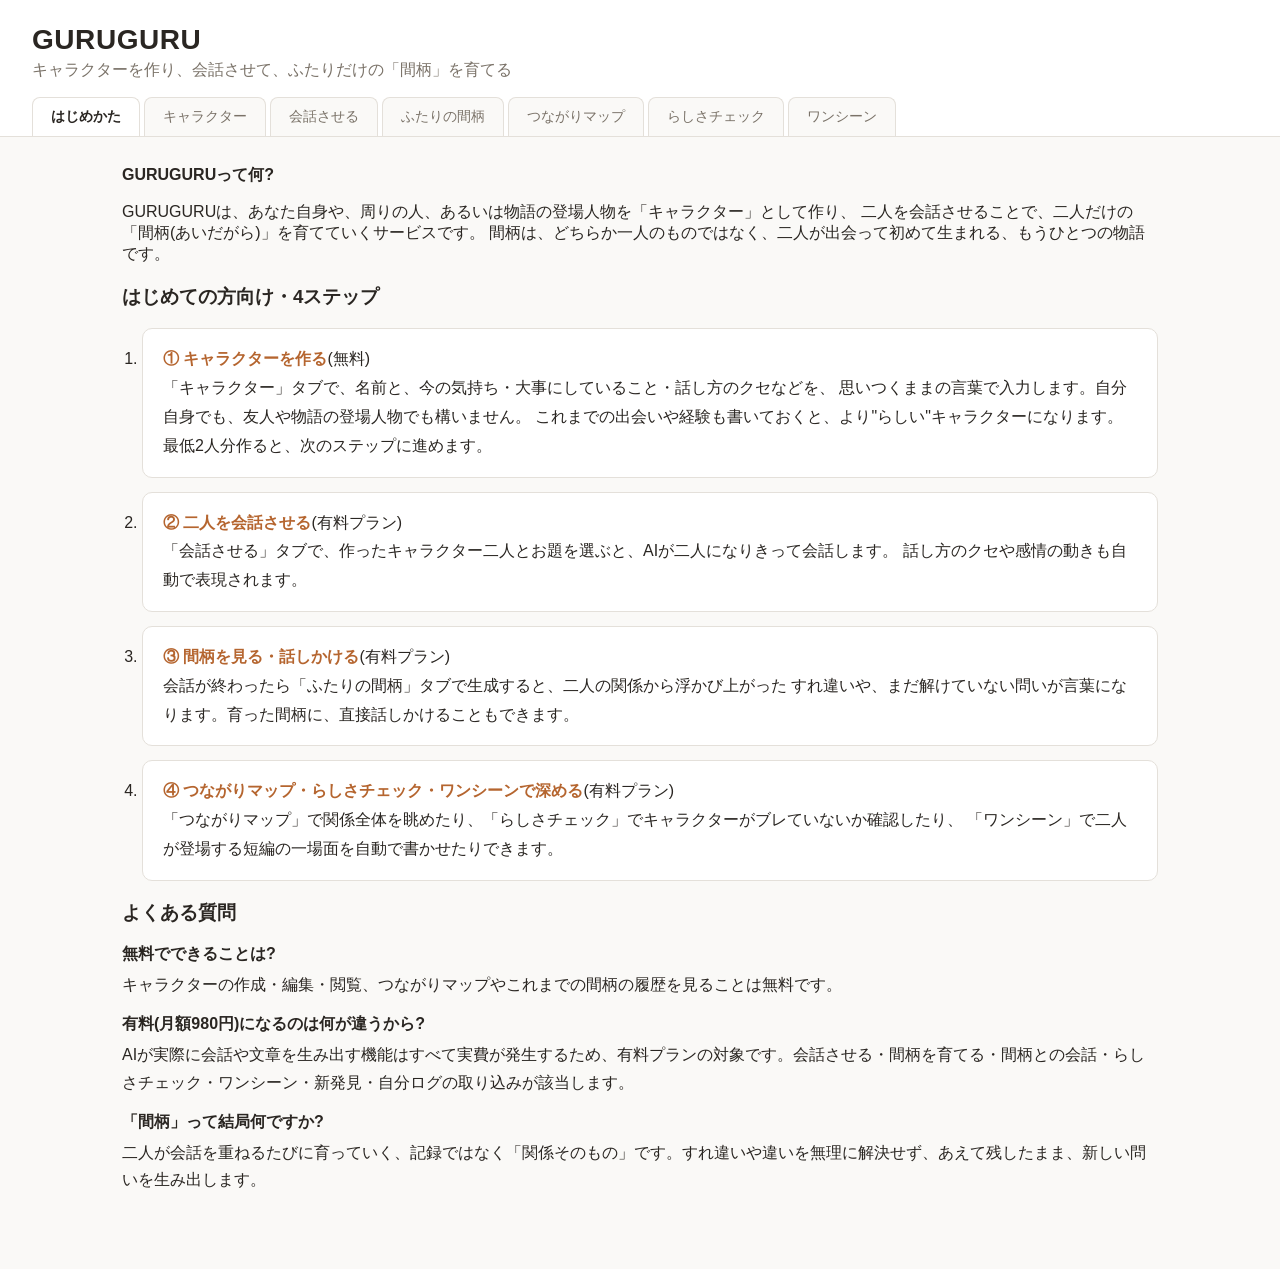
==== public/index.html @ 8994f116 "UIの専門用語を平易な日本語に刷新し、出会い・経験に「誰と」「影響度」を追加 Console/Belief/Bias/個性C/縁の地図などの研究寄りの用語を、キャラクター/ 会話させる/ふたりの間柄/" ====
<!doctype html>
<html lang="ja">
<head>
<meta charset="UTF-8" />
<meta name="viewport" content="width=device-width, initial-scale=1.0" />
<title>GURUGURU - キャラクターを作って、会話させる</title>
<link rel="stylesheet" href="css/style.css" />
</head>
<body>
<header>
  <h1>GURUGURU</h1>
  <p class="subtitle">キャラクターを作り、会話させて、ふたりだけの「間柄」を育てる</p>
  <nav>
    <button data-tab="guide" class="tab-btn active">はじめかた</button>
    <button data-tab="profiles" class="tab-btn">キャラクター</button>
    <button data-tab="dialogue" class="tab-btn">会話させる</button>
    <button data-tab="individuality-c" class="tab-btn">ふたりの間柄</button>
    <button data-tab="enishi-map" class="tab-btn">つながりマップ</button>
    <button data-tab="reaction-test" class="tab-btn">らしさチェック</button>
    <button data-tab="scene-studio" class="tab-btn">ワンシーン</button>
  </nav>
  <div id="billing-badge" class="billing-badge" style="display:none"></div>
</header>

<div id="paywall-overlay" class="paywall-overlay" style="display:none">
  <div class="paywall-card">
    <div id="paywall-plan-view">
      <h2>GURUGURU Standard(月額980円)</h2>
      <p>会話させる・間柄を育てる・ワンシーンを書く・らしさチェックなど、AIが実際に動く機能は有料プランでご利用いただけます。キャラクター作り・編集・閲覧はずっと無料です。ひと月にAIとのやり取り50回分が含まれます。</p>
      <button type="button" id="paywall-subscribe-btn">¥980/月ではじめる</button>
      <div class="paywall-divider">すでに登録済みの方</div>
      <div class="paywall-redeem">
        <input type="text" id="paywall-code-input" placeholder="合言葉(GURUGURU-XXXX-XXXX)" />
        <button type="button" id="paywall-redeem-btn" class="secondary">合言葉を入力</button>
      </div>
    </div>
    <div id="paywall-usage-view" style="display:none">
      <h2>今月のやり取り上限(50回)に達しました</h2>
      <p>来月まで待つか、追加分(¥500で30回)を購入するとすぐに再開できます。</p>
      <button type="button" id="paywall-topup-btn">¥500で30回分を追加購入</button>
    </div>
    <div id="paywall-status" class="hint"></div>
    <button type="button" id="paywall-close-btn" class="paywall-close">閉じる</button>
  </div>
</div>

<main>
  <!-- はじめかた -->
  <section id="tab-guide" class="tab-panel active">
    <h2>GURUGURUって何?</h2>
    <p>
      GURUGURUは、あなた自身や、周りの人、あるいは物語の登場人物を「キャラクター」として作り、
      二人を会話させることで、二人だけの「間柄(あいだがら)」を育てていくサービスです。
      間柄は、どちらか一人のものではなく、二人が出会って初めて生まれる、もうひとつの物語です。
    </p>

    <h3>はじめての方向け・4ステップ</h3>
    <ol class="guide-steps">
      <li>
        <strong>① キャラクターを作る</strong>(無料)<br />
        「キャラクター」タブで、名前と、今の気持ち・大事にしていること・話し方のクセなどを、
        思いつくままの言葉で入力します。自分自身でも、友人や物語の登場人物でも構いません。
        これまでの出会いや経験も書いておくと、より"らしい"キャラクターになります。
        最低2人分作ると、次のステップに進めます。
      </li>
      <li>
        <strong>② 二人を会話させる</strong>(有料プラン)<br />
        「会話させる」タブで、作ったキャラクター二人とお題を選ぶと、AIが二人になりきって会話します。
        話し方のクセや感情の動きも自動で表現されます。
      </li>
      <li>
        <strong>③ 間柄を見る・話しかける</strong>(有料プラン)<br />
        会話が終わったら「ふたりの間柄」タブで生成すると、二人の関係から浮かび上がった
        すれ違いや、まだ解けていない問いが言葉になります。育った間柄に、直接話しかけることもできます。
      </li>
      <li>
        <strong>④ つながりマップ・らしさチェック・ワンシーンで深める</strong>(有料プラン)<br />
        「つながりマップ」で関係全体を眺めたり、「らしさチェック」でキャラクターがブレていないか確認したり、
        「ワンシーン」で二人が登場する短編の一場面を自動で書かせたりできます。
      </li>
    </ol>

    <h3>よくある質問</h3>
    <dl class="guide-faq">
      <dt>無料でできることは?</dt>
      <dd>キャラクターの作成・編集・閲覧、つながりマップやこれまでの間柄の履歴を見ることは無料です。</dd>
      <dt>有料(月額980円)になるのは何が違うから?</dt>
      <dd>AIが実際に会話や文章を生み出す機能はすべて実費が発生するため、有料プランの対象です。会話させる・間柄を育てる・間柄との会話・らしさチェック・ワンシーン・新発見・自分ログの取り込みが該当します。</dd>
      <dt>「間柄」って結局何ですか?</dt>
      <dd>二人が会話を重ねるたびに育っていく、記録ではなく「関係そのもの」です。すれ違いや違いを無理に解決せず、あえて残したまま、新しい問いを生み出します。</dd>
    </dl>
  </section>

  <!-- キャラクター -->
  <section id="tab-profiles" class="tab-panel">
    <div class="panel-grid">
      <div class="panel-list">
        <h2>登録済みのキャラクター</h2>
        <ul id="personality-list"></ul>
        <button id="new-personality-btn">+ 新しいキャラクターを作る</button>
      </div>
      <div class="panel-form">
        <h2 id="personality-form-title">新しいキャラクター</h2>
        <form id="personality-form">
          <input type="hidden" id="personality-id" />
          <label>名前<input type="text" id="p-name" required /></label>
          <label>今の気持ち・迷い(今どう感じ、迷い、判断しているか)
            <textarea id="p-console" rows="2" placeholder="例: 新しいことに安心し、伝わらないと焦って説明しすぎる"></textarea>
          </label>
          <label>大事にしていること(何を信じ、何を守ろうとするか)
            <textarea id="p-belief" rows="2" placeholder="例: 完璧さより、正直であることの方が大事だと思っている"></textarea>
          </label>
          <label>感情のクセ(感情が判断をどう変えるか)
            <textarea id="p-emotion" rows="2" placeholder="例: 共感されると話が加速し、否定されると急に慎重になる"></textarea>
          </label>
          <label>考え方のクセ(本人固有の偏り・判断のクセ)
            <textarea id="p-bias" rows="2" placeholder="例: 具体例より先に、抽象的な話から入りがち"></textarea>
          </label>

          <div class="field-group-heading">その人らしさが、言葉ににじみ出るように</div>
          <label>話し方のクセ(口癖・間の取り方)
            <textarea id="p-voice-rhythm" rows="2" placeholder="例: 短文で言い切る。困ると語尾を伸ばす。「別に」が口癖。"></textarea>
          </label>
          <label>本音を隠すときの様子(図星を突かれたときの反応)
            <textarea id="p-deflection" rows="2" placeholder="例: 傷つくと早口になって笑う。動揺すると急に手を動かして片付け始める。"></textarea>
          </label>
          <label>思い出の品・匂い・場所(感情と結びついた具体物)
            <textarea id="p-sensory-anchor" rows="2" placeholder="例: 生乾きの洗濯物の匂い。雨上がりの匂い。特定の音楽。"></textarea>
          </label>

          <div class="memory-section">
            <label>これまでの出会いと経験</label>
            <p class="hint">
              人は、誰と出会い、何を経験し、それにどれくらい影響を受けてきたかで、少しずつ形づくられます。
              これから会話で育てる分だけでなく、キャラクターを作る今の時点で「すでに持っている過去」も書いておきましょう。
            </p>
            <div id="memory-list"></div>
            <button type="button" id="add-memory-btn">+ 出会い・経験を追加</button>
          </div>

          <div class="form-actions">
            <button type="submit">保存</button>
            <button type="button" id="delete-personality-btn" class="danger">削除</button>
          </div>
        </form>

        <div id="import-log-section" class="import-log-section" style="display:none">
          <h2>自分の記録を取り込む(育ち続ける分身)</h2>
          <p class="hint">
            日記・SNS投稿・チャットのやり取りなどを貼り付けると、新しい経験として取り込まれます。
            外部アカウントとの自動連携は行っていません(理由は下記)。テキストを貼り付ける方式です。
          </p>
          <textarea id="import-log-text" rows="4" placeholder="最近の発言・日記・投稿などを貼り付けてください"></textarea>
          <button type="button" id="import-log-btn">取り込む</button>
          <div id="import-log-result"></div>
        </div>

        <div id="reflect-section" class="import-log-section" style="display:none">
          <h2>新発見(会話を通じて見つかる、自分でも知らなかった自分)</h2>
          <p class="hint">
            複数の相手との会話をまとめて振り返り、「思っていた自分」と「実際の振る舞い」のズレを言葉にします。
            今の気持ちは自動で更新されます。大事にしていること・考え方のクセは提案どまりで、
            下のボタンを押した場合だけ反映されます。
          </p>
          <button type="button" id="reflect-btn">会話をふりかえる</button>
          <div id="reflect-status" class="hint"></div>
          <div id="self-discovery-timeline" class="c-timeline"></div>
        </div>
      </div>
    </div>
  </section>

  <!-- 会話させる -->
  <section id="tab-dialogue" class="tab-panel">
    <h2>二人を会話させる</h2>
    <form id="dialogue-form" class="dialogue-form">
      <label>ひとり目<select id="d-personality-a"></select></label>
      <label>もうひとり<select id="d-personality-b"></select></label>
      <label>お題<input type="text" id="d-topic" placeholder="例: 締め切りに遅れそうなとき、どうする?" required /></label>
      <label>やり取りの回数<input type="number" id="d-turns" min="1" max="8" value="4" /></label>
      <button type="submit">会話をはじめる</button>
    </form>
    <div id="dialogue-status"></div>
    <div id="dialogue-transcript" class="transcript"></div>
    <button id="generate-c-btn" style="display:none">この会話から「間柄」を育てる</button>
  </section>

  <!-- ふたりの間柄 -->
  <section id="tab-individuality-c" class="tab-panel">
    <h2>ふたりの間柄</h2>
    <p class="hint">間柄は、AにもBにも還元できない、二人の"あいだ"だけに育つ物語です。会話を重ねるほど育っていきます。</p>
    <form id="c-select-form" class="dialogue-form">
      <label>ひとり目<select id="c-personality-a"></select></label>
      <label>もうひとり<select id="c-personality-b"></select></label>
      <button type="submit">これまでの間柄を見る</button>
    </form>
    <div id="c-timeline" class="c-timeline"></div>

    <div id="c-chat-section" class="c-chat-section" style="display:none">
      <h2>この間柄に話しかけてみる</h2>
      <p class="hint">
        間柄は、どちらか一人の意見にはなりません。あえて結論を出しきらず、
        二人の視点のあいだで揺れながら答えます。
      </p>
      <div id="c-chat-log" class="c-chat-log"></div>
      <form id="c-chat-form" class="c-chat-form">
        <input type="text" id="c-chat-input" placeholder="この間柄に話しかける..." autocomplete="off" />
        <button type="submit">送信</button>
      </form>
    </div>
  </section>

  <!-- つながりマップ -->
  <section id="tab-enishi-map" class="tab-panel">
    <h2>つながりマップ</h2>
    <p class="hint">
      中心にするキャラクターを選ぶと、これまで会話した相手(実線)と、
      過去の出会い・経験から影響を受けた人や物(点線・濃さが影響の大きさ)が見られます。
      ノードや線をクリックすると詳しい中身が見られます。
    </p>
    <div class="enishi-toolbar">
      <label>中心にするキャラクター<select id="map-center-select"></select></label>
    </div>
    <div class="enishi-layout">
      <svg id="enishi-svg" viewBox="0 0 640 640"></svg>
      <div id="enishi-detail" class="enishi-detail">
        <p class="hint">ノードまたは線をクリックすると、ここに詳しい中身が表示されます。</p>
      </div>
    </div>
  </section>

  <!-- らしさチェック -->
  <section id="tab-reaction-test" class="tab-panel">
    <h2>らしさチェック</h2>
    <p class="hint">定番の質問をこのキャラクターにぶつけて、作った通りの"らしさ"でブレずに答えられるかを確認します。</p>
    <form id="reaction-test-form" class="dialogue-form">
      <label>チェックするキャラクター<select id="rt-personality"></select></label>
      <button type="submit">チェックする</button>
    </form>
    <div id="reaction-test-status" class="hint"></div>
    <div id="reaction-test-results" class="rt-results"></div>
  </section>

  <!-- ワンシーン -->
  <section id="tab-scene-studio" class="tab-panel">
    <h2>ワンシーン(短編の一場面を自動で書く)</h2>
    <p class="hint">
      二人のキャラクター・関係・(あれば)過去の会話ログを素材に、地の文つきの短編の一場面を自動で書きます。
      セリフだけでなく、話し方のクセや思い出の品も、情景描写ににじみ出ます。
    </p>
    <form id="scene-form" class="dialogue-form">
      <label>ひとり目<select id="scene-personality-a"></select></label>
      <label>もうひとり<select id="scene-personality-b"></select></label>
      <label>場面の状況<input type="text" id="scene-situation" placeholder="例: 雨宿りで偶然二人きりになった" /></label>
      <button type="submit">ワンシーンを書く</button>
    </form>
    <div id="scene-status" class="hint"></div>
    <div id="scene-output" class="scene-output"></div>

    <h3 class="scene-history-heading">これまでに書いたシーン</h3>
    <div id="scene-history" class="scene-history"></div>
  </section>
</main>

<script src="js/app.js"></script>
</body>
</html>
---- public/css/style.css ----
:root {
  --bg: #faf9f7;
  --panel: #ffffff;
  --border: #e4e0da;
  --text: #2a2622;
  --muted: #7a7268;
  --accent: #b5652f;
  --accent-soft: #f2e3d5;
  --danger: #b3423a;
}

* { box-sizing: border-box; }

body {
  margin: 0;
  font-family: -apple-system, BlinkMacSystemFont, "Hiragino Sans", "Yu Gothic", sans-serif;
  background: var(--bg);
  color: var(--text);
}

header {
  padding: 24px 32px 0;
  border-bottom: 1px solid var(--border);
  background: var(--panel);
}

header h1 { margin: 0; font-size: 28px; letter-spacing: 0.02em; }
.subtitle { color: var(--muted); margin: 4px 0 16px; }

nav { display: flex; gap: 4px; }

.tab-btn {
  padding: 10px 18px;
  border: 1px solid var(--border);
  border-bottom: none;
  background: var(--bg);
  color: var(--muted);
  cursor: pointer;
  border-radius: 8px 8px 0 0;
  font-size: 14px;
}

.tab-btn.active {
  background: var(--panel);
  color: var(--text);
  font-weight: 600;
  border-color: var(--border);
}

main { padding: 28px 32px 60px; max-width: 1100px; margin: 0 auto; }

.tab-panel { display: none; }
.tab-panel.active { display: block; }

.panel-grid { display: grid; grid-template-columns: 280px 1fr; gap: 24px; }

.panel-list, .panel-form {
  background: var(--panel);
  border: 1px solid var(--border);
  border-radius: 12px;
  padding: 20px;
}

h2 { margin-top: 0; font-size: 16px; }

#personality-list { list-style: none; padding: 0; margin: 0 0 16px; }
#personality-list li {
  padding: 10px 12px;
  border-radius: 8px;
  cursor: pointer;
  color: var(--text);
}
#personality-list li:hover { background: var(--accent-soft); }
#personality-list li.selected { background: var(--accent-soft); font-weight: 600; }

label { display: block; margin-bottom: 14px; font-size: 13px; color: var(--muted); }
input[type="text"], input[type="number"], textarea, select {
  display: block;
  width: 100%;
  margin-top: 6px;
  padding: 8px 10px;
  border: 1px solid var(--border);
  border-radius: 8px;
  font-size: 14px;
  font-family: inherit;
  color: var(--text);
  background: #fff;
}
textarea { resize: vertical; }

.memory-section { margin-bottom: 16px; }
.memory-row {
  display: flex;
  flex-wrap: wrap;
  gap: 8px;
  margin-bottom: 8px;
  align-items: center;
  background: var(--panel);
  border: 1px solid var(--border);
  border-radius: 8px;
  padding: 10px;
}
.memory-row input[type="text"] { flex: 1 1 160px; min-width: 120px; }
.memory-row button { flex-shrink: 0; }
.memory-influence-row {
  display: flex;
  align-items: center;
  gap: 6px;
  font-size: 12px;
  color: var(--muted);
  white-space: nowrap;
}
.memory-influence-row input[type="range"] { width: 90px; }
.memory-influence-value { min-width: 24px; text-align: right; font-weight: 600; color: var(--accent); }
.memory-who-tag {
  display: inline-block;
  padding: 1px 8px;
  border-radius: 999px;
  font-size: 11px;
  background: var(--accent-soft);
  color: var(--accent);
  font-weight: 600;
}

button {
  padding: 8px 16px;
  border-radius: 8px;
  border: 1px solid var(--accent);
  background: var(--accent);
  color: #fff;
  cursor: pointer;
  font-size: 14px;
}
button:hover { opacity: 0.9; }
button.secondary { background: var(--panel); color: var(--accent); }
button.danger { background: var(--panel); color: var(--danger); border-color: var(--danger); }

.form-actions { display: flex; gap: 10px; margin-top: 8px; }

#new-personality-btn { width: 100%; background: var(--panel); color: var(--accent); }

.dialogue-form {
  display: grid;
  grid-template-columns: 1fr 1fr 2fr auto auto;
  gap: 12px;
  align-items: end;
  background: var(--panel);
  border: 1px solid var(--border);
  border-radius: 12px;
  padding: 20px;
  margin-bottom: 20px;
}

#dialogue-status { color: var(--muted); margin-bottom: 12px; min-height: 20px; }

.transcript { display: flex; flex-direction: column; gap: 12px; margin-bottom: 20px; }
.bubble {
  max-width: 70%;
  padding: 12px 16px;
  border-radius: 14px;
  background: var(--panel);
  border: 1px solid var(--border);
}
.bubble.speaker-a { align-self: flex-start; background: var(--accent-soft); }
.bubble.speaker-b { align-self: flex-end; background: #eef2f4; }
.bubble .speaker-name { font-size: 12px; color: var(--muted); margin-bottom: 4px; font-weight: 600; }

.c-timeline { display: flex; flex-direction: column; gap: 16px; }
.c-card {
  background: var(--panel);
  border: 1px solid var(--border);
  border-radius: 12px;
  padding: 20px;
}
.c-card h3 { margin-top: 0; }
.c-card .c-field { margin-bottom: 12px; }
.c-card .c-field-label { font-size: 12px; color: var(--muted); font-weight: 600; margin-bottom: 4px; }
.c-card .c-field-value { white-space: pre-wrap; font-size: 14px; }
.c-card .c-date { color: var(--muted); font-size: 12px; }

.hint { color: var(--muted); font-size: 13px; margin-top: -8px; }

.bubble .emotion-tag {
  display: inline-block;
  margin-left: 8px;
  padding: 1px 8px;
  border-radius: 999px;
  font-size: 11px;
  background: #fff;
  border: 1px solid var(--border);
  color: var(--muted);
}

.enishi-toolbar { margin-bottom: 16px; max-width: 320px; }

.enishi-layout {
  display: grid;
  grid-template-columns: 1fr 340px;
  gap: 20px;
}

#enishi-svg {
  width: 100%;
  height: 640px;
  background: var(--panel);
  border: 1px solid var(--border);
  border-radius: 12px;
}

.enishi-node circle {
  fill: #fff;
  stroke: var(--border);
  stroke-width: 1.5px;
  cursor: pointer;
}
.enishi-node.center circle { fill: var(--text); stroke: var(--text); }
.enishi-node.center text { fill: #fff; }
.enishi-node text { font-size: 12px; fill: var(--text); pointer-events: none; }
.enishi-node:hover circle { stroke: var(--accent); }

.enishi-edge line { stroke: var(--border); stroke-width: 2px; cursor: pointer; }
.enishi-edge line:hover { stroke: var(--accent); }
.enishi-edge text { font-size: 10px; fill: var(--muted); pointer-events: none; }

.enishi-node.ghost circle {
  fill: var(--panel);
  stroke: var(--muted);
  stroke-width: 1.5px;
  stroke-dasharray: 4 3;
}
.enishi-node.ghost text { fill: var(--muted); font-size: 11px; }
.enishi-node.ghost:hover circle { stroke: var(--accent); }
.enishi-edge.ghost line { stroke: var(--muted); stroke-width: 1.5px; stroke-dasharray: 3 4; cursor: default; }

.enishi-detail {
  background: var(--panel);
  border: 1px solid var(--border);
  border-radius: 12px;
  padding: 18px;
  max-height: 640px;
  overflow-y: auto;
}
.enishi-detail h3 { margin-top: 0; }
.score-grid { display: grid; grid-template-columns: repeat(2, 1fr); gap: 10px; margin: 12px 0; }
.score-box { background: var(--bg); border: 1px solid var(--border); border-radius: 8px; padding: 10px; text-align: center; }
.score-box .score-label { font-size: 11px; color: var(--muted); }
.score-box .score-value { font-size: 20px; font-weight: 600; }
.score-side-label { font-size: 12px; color: var(--muted); font-weight: 600; margin-top: 14px; }

.memory-item {
  border-top: 1px solid var(--border);
  padding: 10px 0;
  font-size: 13px;
}
.memory-item .memory-emotion { color: var(--accent); font-weight: 600; font-size: 12px; }

.rt-results { display: flex; flex-direction: column; gap: 14px; }
.rt-item {
  background: var(--panel);
  border: 1px solid var(--border);
  border-radius: 10px;
  padding: 14px 16px;
}
.rt-item .rt-question { font-weight: 600; margin-bottom: 6px; }
.rt-item .rt-answer { color: var(--text); white-space: pre-wrap; }

.c-chat-section {
  margin-top: 28px;
  padding-top: 20px;
  border-top: 1px solid var(--border);
}

.c-chat-log {
  display: flex;
  flex-direction: column;
  gap: 10px;
  max-height: 360px;
  overflow-y: auto;
  background: var(--panel);
  border: 1px solid var(--border);
  border-radius: 12px;
  padding: 16px;
  margin-bottom: 12px;
}

.c-chat-bubble {
  max-width: 75%;
  padding: 10px 14px;
  border-radius: 14px;
  border: 1px solid var(--border);
}
.c-chat-bubble.role-user { align-self: flex-end; background: #eef2f4; }
.c-chat-bubble.role-c { align-self: flex-start; background: var(--accent-soft); }
.c-chat-bubble .c-chat-role { font-size: 11px; color: var(--muted); font-weight: 600; margin-bottom: 4px; }

.c-chat-form { display: flex; gap: 10px; }
.c-chat-form input { flex: 1; margin-top: 0; }

.field-group-heading {
  font-size: 12px;
  font-weight: 600;
  color: var(--accent);
  margin: 18px 0 4px;
  padding-top: 12px;
  border-top: 1px dashed var(--border);
}

.import-log-section {
  margin-top: 28px;
  padding-top: 20px;
  border-top: 1px solid var(--border);
}
.import-log-section textarea { width: 100%; margin-bottom: 10px; }
.import-log-section .suggestion-card {
  background: var(--accent-soft);
  border: 1px solid var(--border);
  border-radius: 10px;
  padding: 14px;
  margin-top: 12px;
  font-size: 13px;
}
.import-log-section .suggestion-card .suggestion-label { font-weight: 600; margin-top: 8px; }

.scene-output {
  background: var(--panel);
  border: 1px solid var(--border);
  border-radius: 12px;
  padding: 28px 32px;
  margin-bottom: 28px;
  min-height: 40px;
}
.scene-output .scene-title {
  font-size: 20px;
  font-weight: 700;
  margin-bottom: 16px;
  letter-spacing: 0.02em;
}
.scene-output .scene-body {
  white-space: pre-wrap;
  line-height: 1.9;
  font-size: 15px;
}
.scene-output .scene-meta {
  color: var(--muted);
  font-size: 12px;
  margin-top: 18px;
  padding-top: 12px;
  border-top: 1px dashed var(--border);
}

.scene-history-heading { font-size: 14px; color: var(--muted); }
.scene-history { display: flex; flex-direction: column; gap: 10px; }
.scene-history-item {
  background: var(--panel);
  border: 1px solid var(--border);
  border-radius: 10px;
  padding: 12px 16px;
  cursor: pointer;
}
.scene-history-item:hover { border-color: var(--accent); }
.scene-history-item .scene-history-title { font-weight: 600; }
.scene-history-item .scene-history-meta { font-size: 12px; color: var(--muted); }

.billing-badge {
  position: absolute;
  top: 24px;
  right: 32px;
  font-size: 12px;
  padding: 4px 12px;
  border-radius: 999px;
  border: 1px solid var(--border);
  background: var(--panel);
  color: var(--muted);
}
.billing-badge.paid { color: var(--accent); border-color: var(--accent); }
header { position: relative; }

.paywall-overlay {
  position: fixed;
  inset: 0;
  background: rgba(0, 0, 0, 0.45);
  display: flex;
  align-items: center;
  justify-content: center;
  z-index: 1000;
}
.paywall-card {
  background: var(--panel);
  border-radius: 16px;
  padding: 32px;
  max-width: 420px;
  width: 90%;
  box-shadow: 0 20px 60px rgba(0, 0, 0, 0.2);
}
.paywall-card h2 { margin-top: 0; }
.paywall-card > button:first-of-type { width: 100%; margin-top: 16px; padding: 12px; font-size: 15px; }
.paywall-divider {
  text-align: center;
  color: var(--muted);
  font-size: 12px;
  margin: 20px 0 10px;
}
.paywall-redeem { display: flex; gap: 8px; }
.paywall-redeem input { flex: 1; margin-top: 0; }
.paywall-close {
  width: 100%;
  margin-top: 16px;
  background: transparent;
  border: none;
  color: var(--muted);
}

.guide-steps { padding-left: 20px; }
.guide-steps li {
  background: var(--panel);
  border: 1px solid var(--border);
  border-radius: 10px;
  padding: 16px 20px;
  margin-bottom: 14px;
  list-style: decimal;
  line-height: 1.8;
}
.guide-steps li strong { color: var(--accent); }

.guide-faq dt {
  font-weight: 700;
  margin-top: 16px;
}
.guide-faq dd {
  margin: 6px 0 0;
  color: var(--text);
  line-height: 1.7;
}
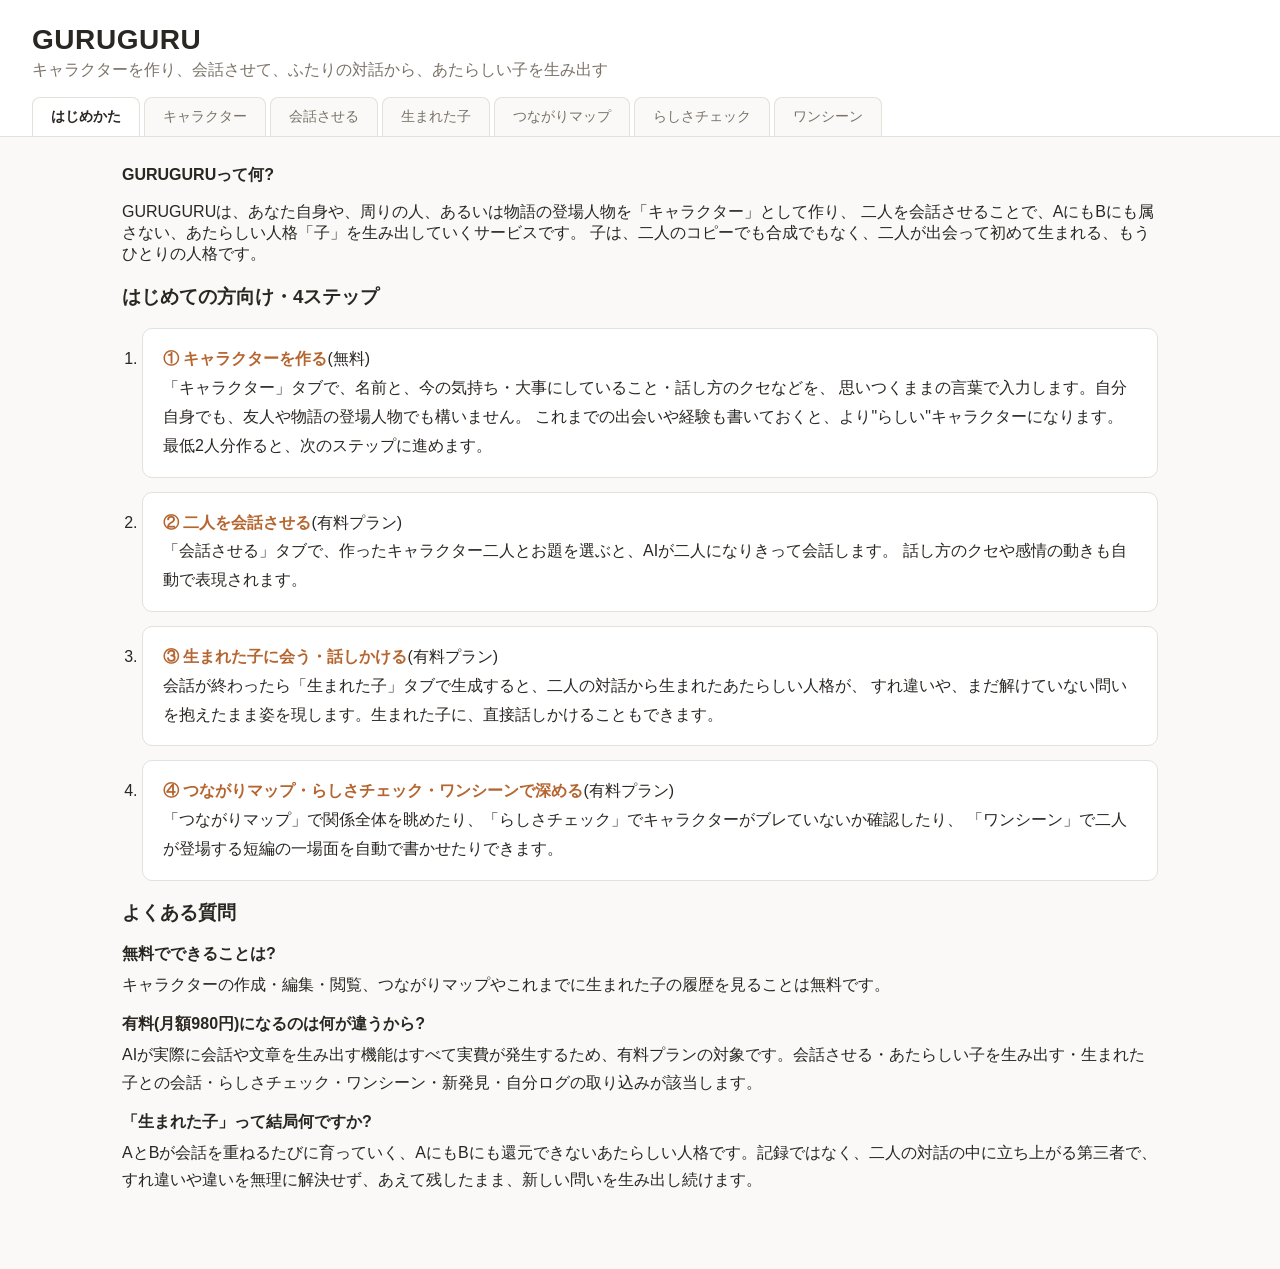
==== commit 0c0fd66f: "「間柄」から「生まれた子」へ、個性Cの見せ方を誕生ストーリーに刷新 個性Cは「関係」ではなく、AとBの対話から立ち上がる独立した新しい人格 であるというコンセプトに合わせ、タブ名・案内文・チャット表記" ====
--- a/public/index.html
+++ b/public/index.html
@@ -9,12 +9,12 @@
 <body>
 <header>
   <h1>GURUGURU</h1>
-  <p class="subtitle">キャラクターを作り、会話させて、ふたりだけの「間柄」を育てる</p>
+  <p class="subtitle">キャラクターを作り、会話させて、ふたりの対話から、あたらしい子を生み出す</p>
   <nav>
     <button data-tab="guide" class="tab-btn active">はじめかた</button>
     <button data-tab="profiles" class="tab-btn">キャラクター</button>
     <button data-tab="dialogue" class="tab-btn">会話させる</button>
-    <button data-tab="individuality-c" class="tab-btn">ふたりの間柄</button>
+    <button data-tab="individuality-c" class="tab-btn">生まれた子</button>
     <button data-tab="enishi-map" class="tab-btn">つながりマップ</button>
     <button data-tab="reaction-test" class="tab-btn">らしさチェック</button>
     <button data-tab="scene-studio" class="tab-btn">ワンシーン</button>
@@ -26,7 +26,7 @@
   <div class="paywall-card">
     <div id="paywall-plan-view">
       <h2>GURUGURU Standard(月額980円)</h2>
-      <p>会話させる・間柄を育てる・ワンシーンを書く・らしさチェックなど、AIが実際に動く機能は有料プランでご利用いただけます。キャラクター作り・編集・閲覧はずっと無料です。ひと月にAIとのやり取り50回分が含まれます。</p>
+      <p>会話させる・あたらしい子を生み出す・ワンシーンを書く・らしさチェックなど、AIが実際に動く機能は有料プランでご利用いただけます。キャラクター作り・編集・閲覧はずっと無料です。ひと月にAIとのやり取り50回分が含まれます。</p>
       <button type="button" id="paywall-subscribe-btn">¥980/月ではじめる</button>
       <div class="paywall-divider">すでに登録済みの方</div>
       <div class="paywall-redeem">
@@ -50,8 +50,8 @@
     <h2>GURUGURUって何?</h2>
     <p>
       GURUGURUは、あなた自身や、周りの人、あるいは物語の登場人物を「キャラクター」として作り、
-      二人を会話させることで、二人だけの「間柄(あいだがら)」を育てていくサービスです。
-      間柄は、どちらか一人のものではなく、二人が出会って初めて生まれる、もうひとつの物語です。
+      二人を会話させることで、AにもBにも属さない、あたらしい人格「子」を生み出していくサービスです。
+      子は、二人のコピーでも合成でもなく、二人が出会って初めて生まれる、もうひとりの人格です。
     </p>
 
     <h3>はじめての方向け・4ステップ</h3>
@@ -69,9 +69,9 @@
         話し方のクセや感情の動きも自動で表現されます。
       </li>
       <li>
-        <strong>③ 間柄を見る・話しかける</strong>(有料プラン)<br />
-        会話が終わったら「ふたりの間柄」タブで生成すると、二人の関係から浮かび上がった
-        すれ違いや、まだ解けていない問いが言葉になります。育った間柄に、直接話しかけることもできます。
+        <strong>③ 生まれた子に会う・話しかける</strong>(有料プラン)<br />
+        会話が終わったら「生まれた子」タブで生成すると、二人の対話から生まれたあたらしい人格が、
+        すれ違いや、まだ解けていない問いを抱えたまま姿を現します。生まれた子に、直接話しかけることもできます。
       </li>
       <li>
         <strong>④ つながりマップ・らしさチェック・ワンシーンで深める</strong>(有料プラン)<br />
@@ -83,11 +83,11 @@
     <h3>よくある質問</h3>
     <dl class="guide-faq">
       <dt>無料でできることは?</dt>
-      <dd>キャラクターの作成・編集・閲覧、つながりマップやこれまでの間柄の履歴を見ることは無料です。</dd>
+      <dd>キャラクターの作成・編集・閲覧、つながりマップやこれまでに生まれた子の履歴を見ることは無料です。</dd>
       <dt>有料(月額980円)になるのは何が違うから?</dt>
-      <dd>AIが実際に会話や文章を生み出す機能はすべて実費が発生するため、有料プランの対象です。会話させる・間柄を育てる・間柄との会話・らしさチェック・ワンシーン・新発見・自分ログの取り込みが該当します。</dd>
-      <dt>「間柄」って結局何ですか?</dt>
-      <dd>二人が会話を重ねるたびに育っていく、記録ではなく「関係そのもの」です。すれ違いや違いを無理に解決せず、あえて残したまま、新しい問いを生み出します。</dd>
+      <dd>AIが実際に会話や文章を生み出す機能はすべて実費が発生するため、有料プランの対象です。会話させる・あたらしい子を生み出す・生まれた子との会話・らしさチェック・ワンシーン・新発見・自分ログの取り込みが該当します。</dd>
+      <dt>「生まれた子」って結局何ですか?</dt>
+      <dd>AとBが会話を重ねるたびに育っていく、AにもBにも還元できないあたらしい人格です。記録ではなく、二人の対話の中に立ち上がる第三者で、すれ違いや違いを無理に解決せず、あえて残したまま、新しい問いを生み出し続けます。</dd>
     </dl>
   </section>
 
@@ -182,29 +182,29 @@
     </form>
     <div id="dialogue-status"></div>
     <div id="dialogue-transcript" class="transcript"></div>
-    <button id="generate-c-btn" style="display:none">この会話から「間柄」を育てる</button>
-  </section>
-
-  <!-- ふたりの間柄 -->
+    <button id="generate-c-btn" style="display:none">この対話から、あたらしい子を生み出す</button>
+  </section>
+
+  <!-- 生まれた子 -->
   <section id="tab-individuality-c" class="tab-panel">
-    <h2>ふたりの間柄</h2>
-    <p class="hint">間柄は、AにもBにも還元できない、二人の"あいだ"だけに育つ物語です。会話を重ねるほど育っていきます。</p>
+    <h2>生まれた子</h2>
+    <p class="hint">AとBの対話から生まれた、あたらしい人格です。AにもBにも還元できず、会話を重ねるほど育っていきます。</p>
     <form id="c-select-form" class="dialogue-form">
       <label>ひとり目<select id="c-personality-a"></select></label>
       <label>もうひとり<select id="c-personality-b"></select></label>
-      <button type="submit">これまでの間柄を見る</button>
+      <button type="submit">生まれた子に会う</button>
     </form>
     <div id="c-timeline" class="c-timeline"></div>
 
     <div id="c-chat-section" class="c-chat-section" style="display:none">
-      <h2>この間柄に話しかけてみる</h2>
+      <h2>この子に話しかけてみる</h2>
       <p class="hint">
-        間柄は、どちらか一人の意見にはなりません。あえて結論を出しきらず、
+        この子は、どちらか一人の意見にはなりません。あえて結論を出しきらず、
         二人の視点のあいだで揺れながら答えます。
       </p>
       <div id="c-chat-log" class="c-chat-log"></div>
       <form id="c-chat-form" class="c-chat-form">
-        <input type="text" id="c-chat-input" placeholder="この間柄に話しかける..." autocomplete="off" />
+        <input type="text" id="c-chat-input" placeholder="この子に話しかける..." autocomplete="off" />
         <button type="submit">送信</button>
       </form>
     </div>
--- a/public/css/style.css
+++ b/public/css/style.css
@@ -72,6 +72,24 @@
 }
 #personality-list li:hover { background: var(--accent-soft); }
 #personality-list li.selected { background: var(--accent-soft); font-weight: 600; }
+
+#personality-list li.born-child-item {
+  border: 1px dashed var(--border);
+  margin-top: 4px;
+  font-size: 13px;
+  color: var(--muted);
+}
+#personality-list li.born-child-item:hover { background: var(--bg); border-color: var(--accent); }
+.born-child-badge {
+  display: inline-block;
+  margin-right: 6px;
+  padding: 1px 8px;
+  border-radius: 999px;
+  font-size: 11px;
+  font-weight: 600;
+  background: var(--accent-soft);
+  color: var(--accent);
+}
 
 label { display: block; margin-bottom: 14px; font-size: 13px; color: var(--muted); }
 input[type="text"], input[type="number"], textarea, select {
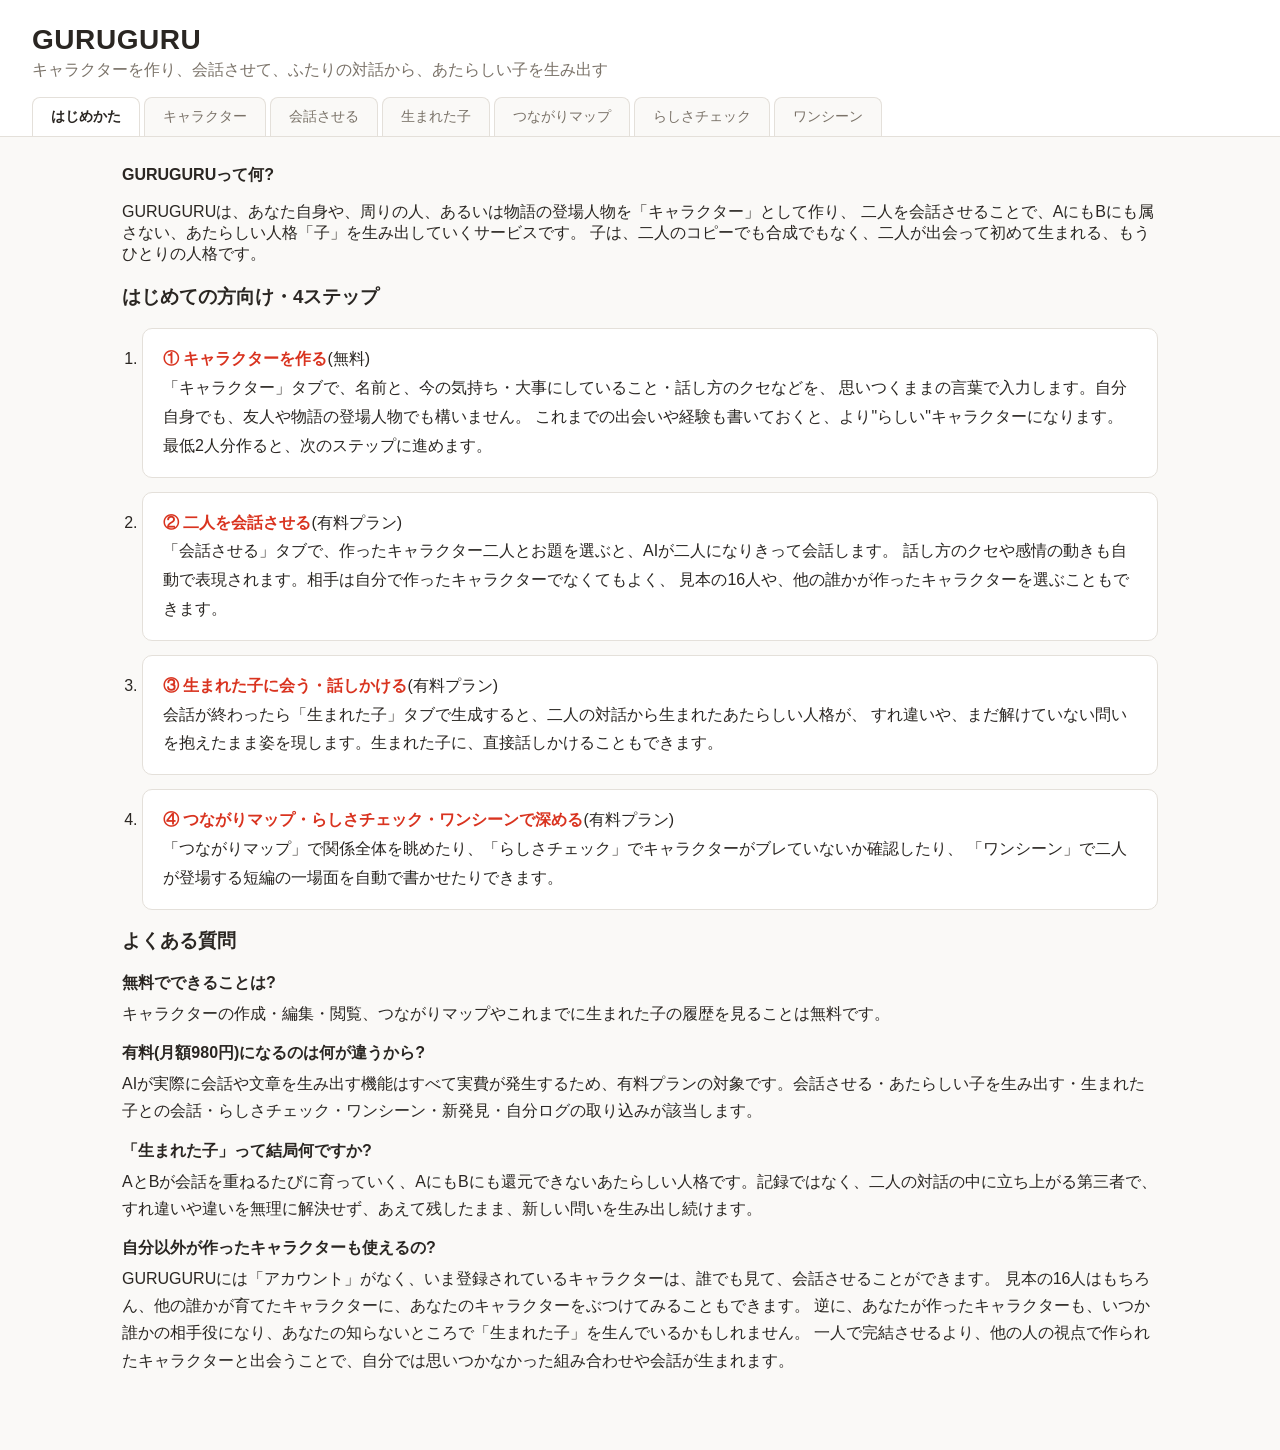
==== commit 733841e9: "配色を茶色系から朱赤に変更し、ワンシーン履歴が選択だけで見られるよう修正 --accentを茶色(#b5652f)から朱赤(#d9331f)に変更(CSS変数化されているため ボタン・タブ・バッジなど" ====
--- a/public/index.html
+++ b/public/index.html
@@ -66,7 +66,8 @@
       <li>
         <strong>② 二人を会話させる</strong>(有料プラン)<br />
         「会話させる」タブで、作ったキャラクター二人とお題を選ぶと、AIが二人になりきって会話します。
-        話し方のクセや感情の動きも自動で表現されます。
+        話し方のクセや感情の動きも自動で表現されます。相手は自分で作ったキャラクターでなくてもよく、
+        見本の16人や、他の誰かが作ったキャラクターを選ぶこともできます。
       </li>
       <li>
         <strong>③ 生まれた子に会う・話しかける</strong>(有料プラン)<br />
@@ -88,6 +89,13 @@
       <dd>AIが実際に会話や文章を生み出す機能はすべて実費が発生するため、有料プランの対象です。会話させる・あたらしい子を生み出す・生まれた子との会話・らしさチェック・ワンシーン・新発見・自分ログの取り込みが該当します。</dd>
       <dt>「生まれた子」って結局何ですか?</dt>
       <dd>AとBが会話を重ねるたびに育っていく、AにもBにも還元できないあたらしい人格です。記録ではなく、二人の対話の中に立ち上がる第三者で、すれ違いや違いを無理に解決せず、あえて残したまま、新しい問いを生み出し続けます。</dd>
+      <dt>自分以外が作ったキャラクターも使えるの?</dt>
+      <dd>
+        GURUGURUには「アカウント」がなく、いま登録されているキャラクターは、誰でも見て、会話させることができます。
+        見本の16人はもちろん、他の誰かが育てたキャラクターに、あなたのキャラクターをぶつけてみることもできます。
+        逆に、あなたが作ったキャラクターも、いつか誰かの相手役になり、あなたの知らないところで「生まれた子」を生んでいるかもしれません。
+        一人で完結させるより、他の人の視点で作られたキャラクターと出会うことで、自分では思いつかなかった組み合わせや会話が生まれます。
+      </dd>
     </dl>
   </section>
 
--- a/public/css/style.css
+++ b/public/css/style.css
@@ -4,8 +4,8 @@
   --border: #e4e0da;
   --text: #2a2622;
   --muted: #7a7268;
-  --accent: #b5652f;
-  --accent-soft: #f2e3d5;
+  --accent: #d9331f;
+  --accent-soft: #fbe1dc;
   --danger: #b3423a;
 }
 
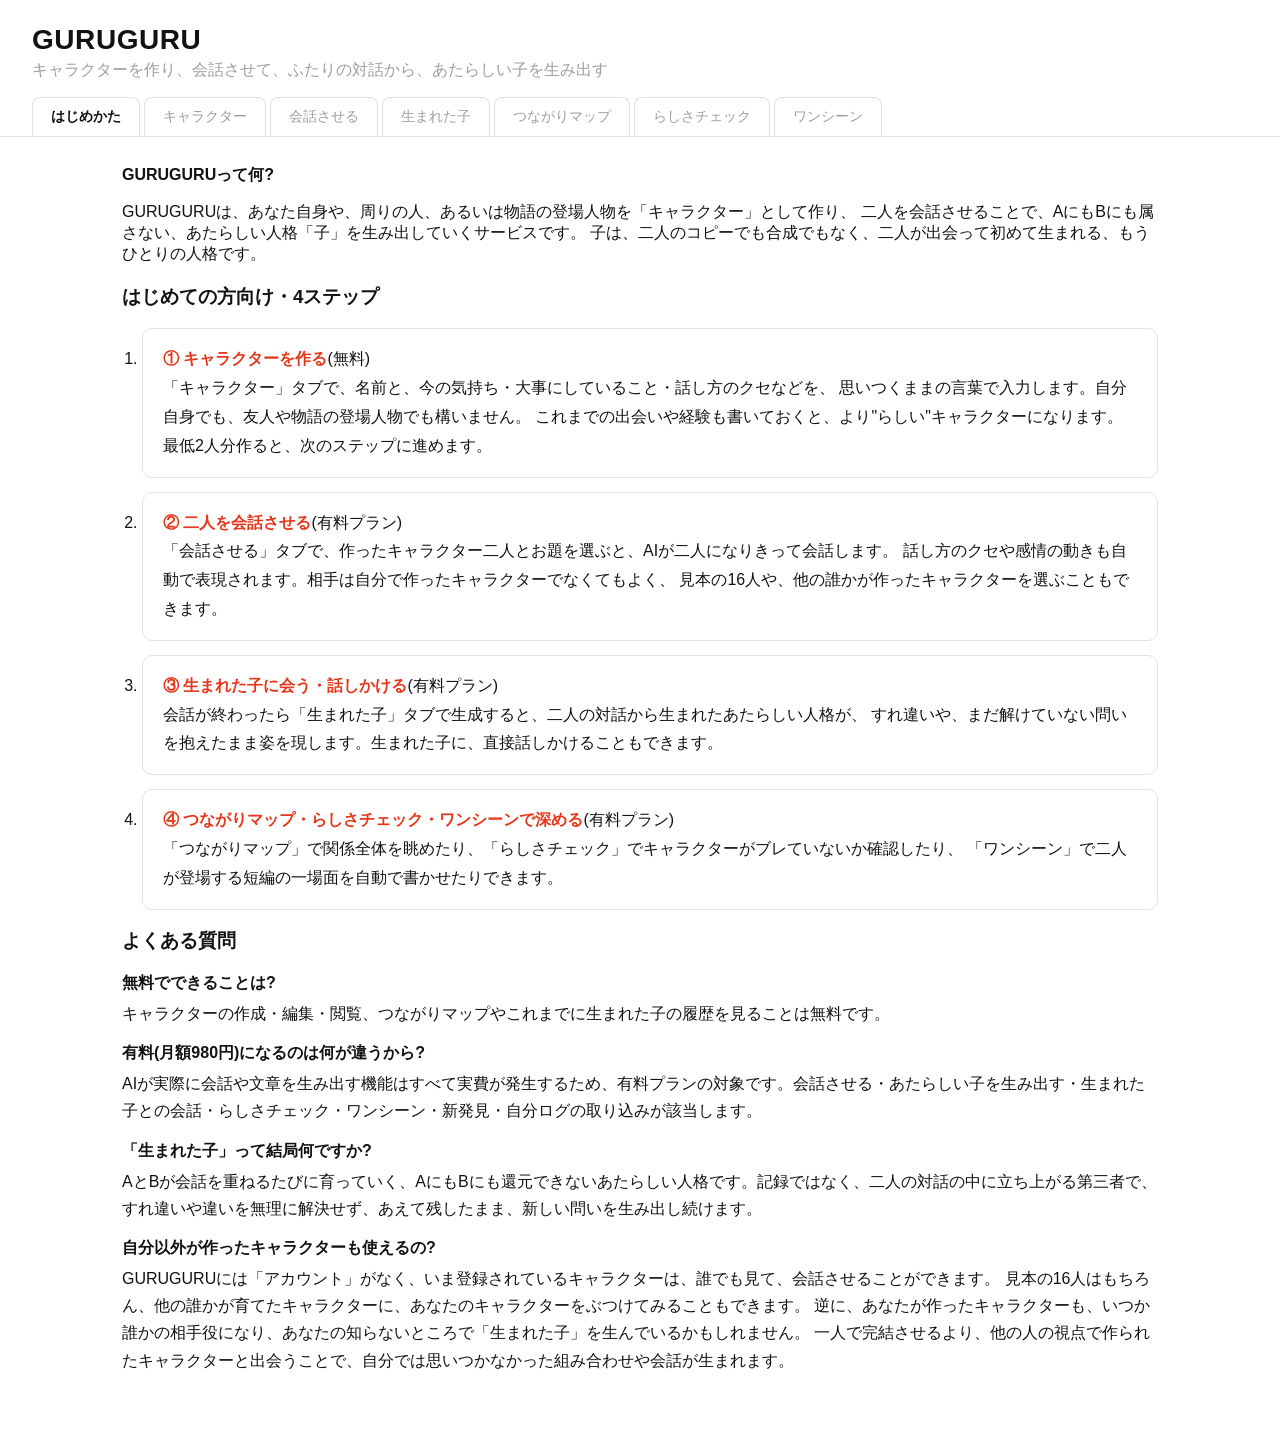
==== commit 488b746f: "スマホ対応・自己解約機能・WALモード化を追加 - レスポンシブ対応: ナビタブの折り返し崩れを修正し横スクロール化、   788px以下でキャラクター一覧/フォーム・対話フォーム・つながりマップの " ====
--- a/public/index.html
+++ b/public/index.html
@@ -39,6 +39,10 @@
       <p>来月まで待つか、追加分(¥500で30回)を購入するとすぐに再開できます。</p>
       <button type="button" id="paywall-topup-btn">¥500で30回分を追加購入</button>
     </div>
+    <div id="paywall-account-view" style="display:none">
+      <h2>ご契約状況</h2>
+      <div id="paywall-account-body"></div>
+    </div>
     <div id="paywall-status" class="hint"></div>
     <button type="button" id="paywall-close-btn" class="paywall-close">閉じる</button>
   </div>
--- a/public/css/style.css
+++ b/public/css/style.css
@@ -1,12 +1,12 @@
 :root {
-  --bg: #faf9f7;
+  --bg: #ffffff;
   --panel: #ffffff;
-  --border: #e4e0da;
-  --text: #2a2622;
-  --muted: #7a7268;
-  --accent: #d9331f;
-  --accent-soft: #fbe1dc;
-  --danger: #b3423a;
+  --border: #e2e2e2;
+  --text: #121212;
+  --muted: #9e9e9e;
+  --accent: #e6371b;
+  --accent-soft: #f2f2f2;
+  --danger: #e6371b;
 }
 
 * { box-sizing: border-box; }
@@ -27,7 +27,12 @@
 header h1 { margin: 0; font-size: 28px; letter-spacing: 0.02em; }
 .subtitle { color: var(--muted); margin: 4px 0 16px; }
 
-nav { display: flex; gap: 4px; }
+nav {
+  display: flex;
+  gap: 4px;
+  overflow-x: auto;
+  -webkit-overflow-scrolling: touch;
+}
 
 .tab-btn {
   padding: 10px 18px;
@@ -38,6 +43,8 @@
   cursor: pointer;
   border-radius: 8px 8px 0 0;
   font-size: 14px;
+  white-space: nowrap;
+  flex-shrink: 0;
 }
 
 .tab-btn.active {
@@ -180,7 +187,7 @@
   border: 1px solid var(--border);
 }
 .bubble.speaker-a { align-self: flex-start; background: var(--accent-soft); }
-.bubble.speaker-b { align-self: flex-end; background: #eef2f4; }
+.bubble.speaker-b { align-self: flex-end; background: #efefef; }
 .bubble .speaker-name { font-size: 12px; color: var(--muted); margin-bottom: 4px; font-weight: 600; }
 
 .c-timeline { display: flex; flex-direction: column; gap: 16px; }
@@ -307,7 +314,7 @@
   border-radius: 14px;
   border: 1px solid var(--border);
 }
-.c-chat-bubble.role-user { align-self: flex-end; background: #eef2f4; }
+.c-chat-bubble.role-user { align-self: flex-end; background: #efefef; }
 .c-chat-bubble.role-c { align-self: flex-start; background: var(--accent-soft); }
 .c-chat-bubble .c-chat-role { font-size: 11px; color: var(--muted); font-weight: 600; margin-bottom: 4px; }
 
@@ -449,3 +456,29 @@
   color: var(--text);
   line-height: 1.7;
 }
+
+/* ---------- スマホ幅対応 ---------- */
+@media (max-width: 768px) {
+  header { padding: 16px 16px 0; }
+  header h1 { font-size: 22px; }
+  main { padding: 16px 16px 40px; }
+
+  .panel-grid { grid-template-columns: 1fr; }
+  .enishi-layout { grid-template-columns: 1fr; }
+
+  .dialogue-form {
+    grid-template-columns: 1fr;
+    padding: 16px;
+  }
+  .dialogue-form label { margin-bottom: 10px; }
+
+  .billing-badge {
+    position: static;
+    display: inline-block;
+    margin-top: 10px;
+  }
+
+  .bubble, .c-chat-bubble { max-width: 88%; }
+
+  .paywall-card { padding: 24px 20px; }
+}
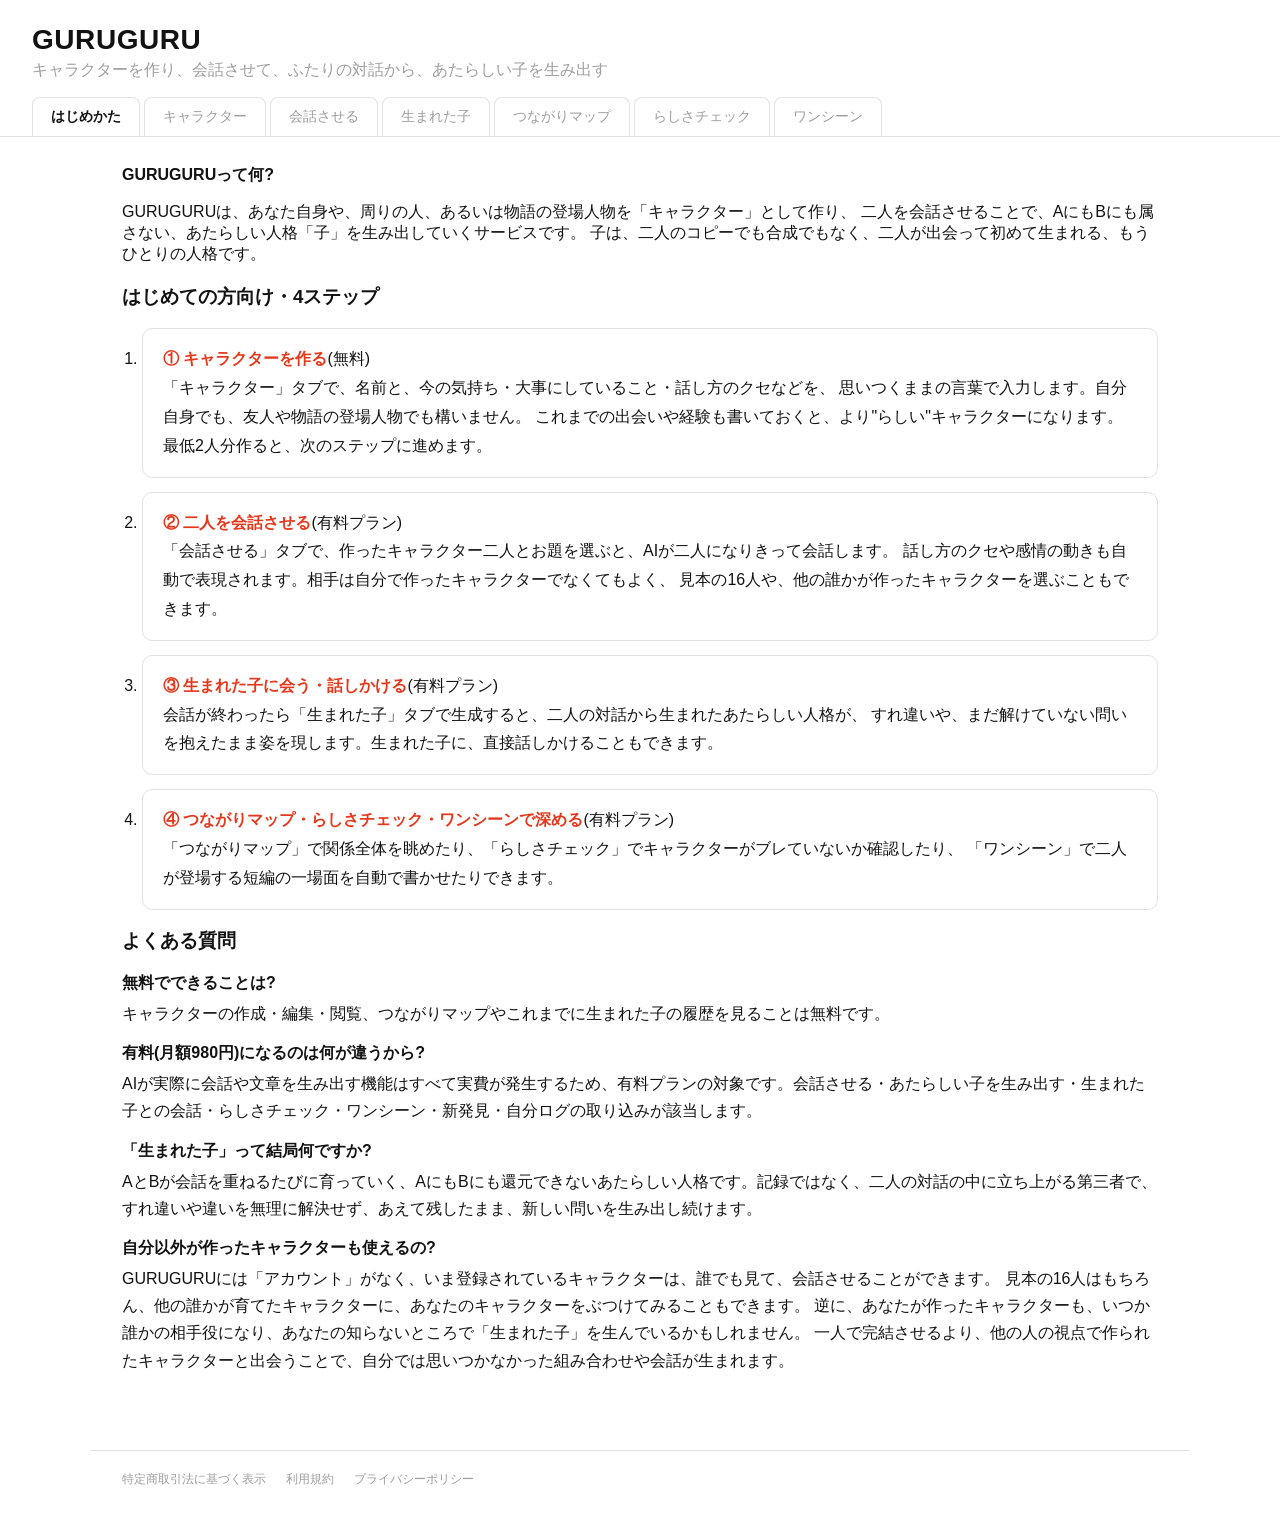
==== commit 970158dc: "特定商取引法に基づく表示・利用規約・プライバシーポリシーの雛形を追加 事業者名は木村宣崇(屋号:ORIGIN LAB)、住所・電話番号は個人事業主向けの 「請求があれば遅滞なく開示」表記、連絡先はad" ====
--- a/public/index.html
+++ b/public/index.html
@@ -274,6 +274,12 @@
   </section>
 </main>
 
+<footer class="site-footer">
+  <a href="/tokushoho.html">特定商取引法に基づく表示</a>
+  <a href="/terms.html">利用規約</a>
+  <a href="/privacy.html">プライバシーポリシー</a>
+</footer>
+
 <script src="js/app.js"></script>
 </body>
 </html>
--- a/public/css/style.css
+++ b/public/css/style.css
@@ -457,6 +457,22 @@
   line-height: 1.7;
 }
 
+.site-footer {
+  max-width: 1100px;
+  margin: 0 auto;
+  padding: 20px 32px 40px;
+  display: flex;
+  gap: 20px;
+  flex-wrap: wrap;
+  border-top: 1px solid var(--border);
+}
+.site-footer a {
+  color: var(--muted);
+  font-size: 12px;
+  text-decoration: none;
+}
+.site-footer a:hover { color: var(--accent); }
+
 /* ---------- スマホ幅対応 ---------- */
 @media (max-width: 768px) {
   header { padding: 16px 16px 0; }
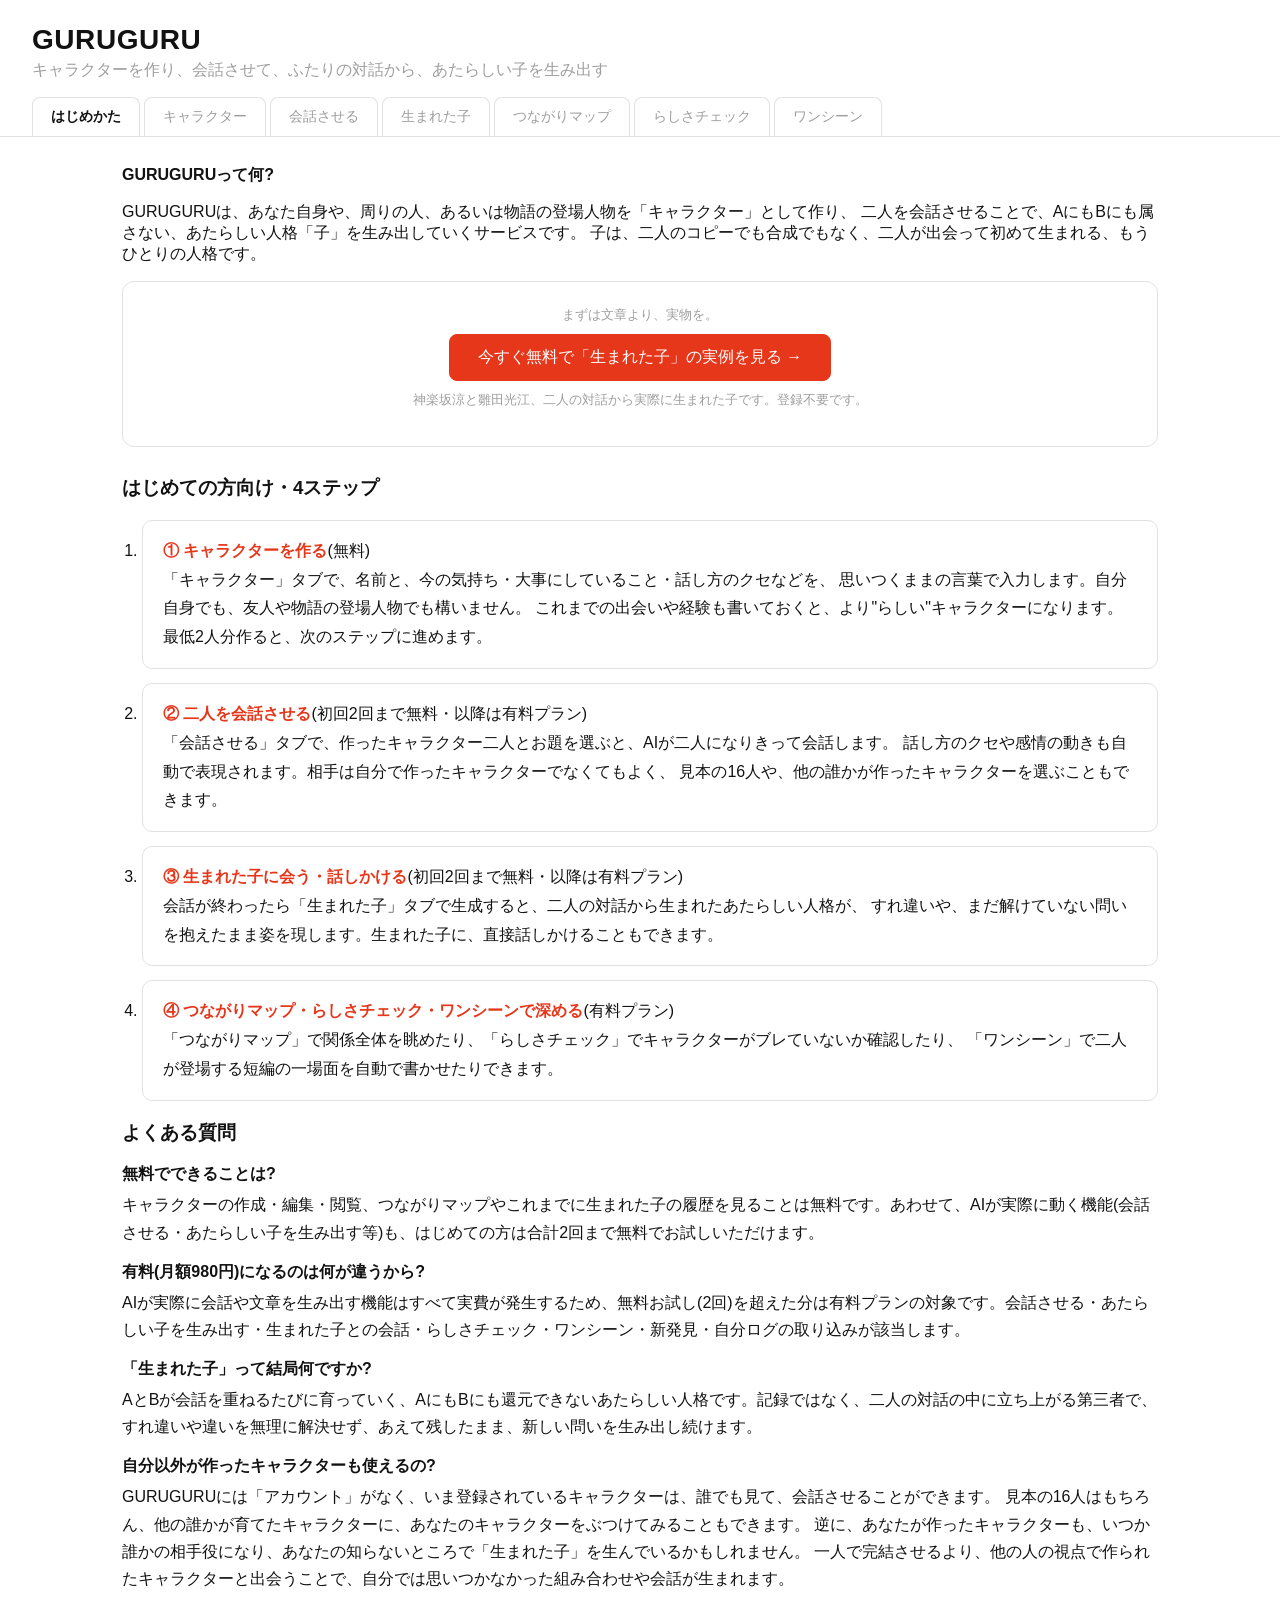
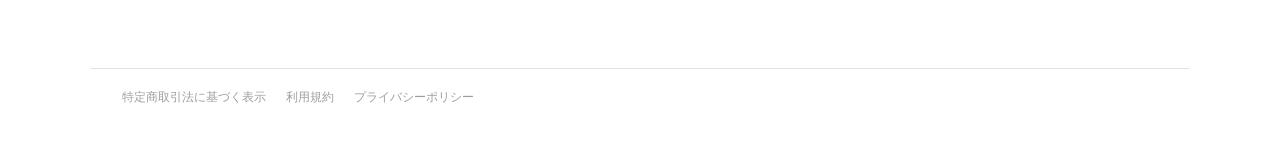
==== commit 773146e6: "無料お試し2回・既存の生まれた子への導線・アクセス解析を追加 コンバージョン改善のための3施策: - 未加入の訪問者でも「会話させる」「生まれた子を生み出す」などの   AI機能を生涯2回まで無料で試" ====
--- a/public/index.html
+++ b/public/index.html
@@ -27,6 +27,7 @@
     <div id="paywall-plan-view">
       <h2>GURUGURU Standard(月額980円)</h2>
       <p>会話させる・あたらしい子を生み出す・ワンシーンを書く・らしさチェックなど、AIが実際に動く機能は有料プランでご利用いただけます。キャラクター作り・編集・閲覧はずっと無料です。ひと月にAIとのやり取り50回分が含まれます。</p>
+      <p class="hint">はじめての方は、これらの機能を合計2回まで無料でお試しいただけます。</p>
       <button type="button" id="paywall-subscribe-btn">¥980/月ではじめる</button>
       <div class="paywall-divider">すでに登録済みの方</div>
       <div class="paywall-redeem">
@@ -58,6 +59,14 @@
       子は、二人のコピーでも合成でもなく、二人が出会って初めて生まれる、もうひとりの人格です。
     </p>
 
+    <div class="demo-cta">
+      <p class="demo-cta-label">まずは文章より、実物を。</p>
+      <button type="button" id="demo-born-child-btn">
+        今すぐ無料で「生まれた子」の実例を見る →
+      </button>
+      <p class="hint">神楽坂涼と雛田光江、二人の対話から実際に生まれた子です。登録不要です。</p>
+    </div>
+
     <h3>はじめての方向け・4ステップ</h3>
     <ol class="guide-steps">
       <li>
@@ -68,13 +77,13 @@
         最低2人分作ると、次のステップに進めます。
       </li>
       <li>
-        <strong>② 二人を会話させる</strong>(有料プラン)<br />
+        <strong>② 二人を会話させる</strong>(初回2回まで無料・以降は有料プラン)<br />
         「会話させる」タブで、作ったキャラクター二人とお題を選ぶと、AIが二人になりきって会話します。
         話し方のクセや感情の動きも自動で表現されます。相手は自分で作ったキャラクターでなくてもよく、
         見本の16人や、他の誰かが作ったキャラクターを選ぶこともできます。
       </li>
       <li>
-        <strong>③ 生まれた子に会う・話しかける</strong>(有料プラン)<br />
+        <strong>③ 生まれた子に会う・話しかける</strong>(初回2回まで無料・以降は有料プラン)<br />
         会話が終わったら「生まれた子」タブで生成すると、二人の対話から生まれたあたらしい人格が、
         すれ違いや、まだ解けていない問いを抱えたまま姿を現します。生まれた子に、直接話しかけることもできます。
       </li>
@@ -88,9 +97,9 @@
     <h3>よくある質問</h3>
     <dl class="guide-faq">
       <dt>無料でできることは?</dt>
-      <dd>キャラクターの作成・編集・閲覧、つながりマップやこれまでに生まれた子の履歴を見ることは無料です。</dd>
+      <dd>キャラクターの作成・編集・閲覧、つながりマップやこれまでに生まれた子の履歴を見ることは無料です。あわせて、AIが実際に動く機能(会話させる・あたらしい子を生み出す等)も、はじめての方は合計2回まで無料でお試しいただけます。</dd>
       <dt>有料(月額980円)になるのは何が違うから?</dt>
-      <dd>AIが実際に会話や文章を生み出す機能はすべて実費が発生するため、有料プランの対象です。会話させる・あたらしい子を生み出す・生まれた子との会話・らしさチェック・ワンシーン・新発見・自分ログの取り込みが該当します。</dd>
+      <dd>AIが実際に会話や文章を生み出す機能はすべて実費が発生するため、無料お試し(2回)を超えた分は有料プランの対象です。会話させる・あたらしい子を生み出す・生まれた子との会話・らしさチェック・ワンシーン・新発見・自分ログの取り込みが該当します。</dd>
       <dt>「生まれた子」って結局何ですか?</dt>
       <dd>AとBが会話を重ねるたびに育っていく、AにもBにも還元できないあたらしい人格です。記録ではなく、二人の対話の中に立ち上がる第三者で、すれ違いや違いを無理に解決せず、あえて残したまま、新しい問いを生み出し続けます。</dd>
       <dt>自分以外が作ったキャラクターも使えるの?</dt>
--- a/public/css/style.css
+++ b/public/css/style.css
@@ -435,6 +435,21 @@
   color: var(--muted);
 }
 
+.demo-cta {
+  background: var(--panel);
+  border: 1px solid var(--border);
+  border-radius: 12px;
+  padding: 24px;
+  text-align: center;
+  margin-bottom: 28px;
+}
+.demo-cta-label { font-size: 13px; color: var(--muted); margin: 0 0 10px; }
+.demo-cta button {
+  font-size: 16px;
+  padding: 12px 28px;
+}
+.demo-cta .hint { margin-top: 10px; }
+
 .guide-steps { padding-left: 20px; }
 .guide-steps li {
   background: var(--panel);
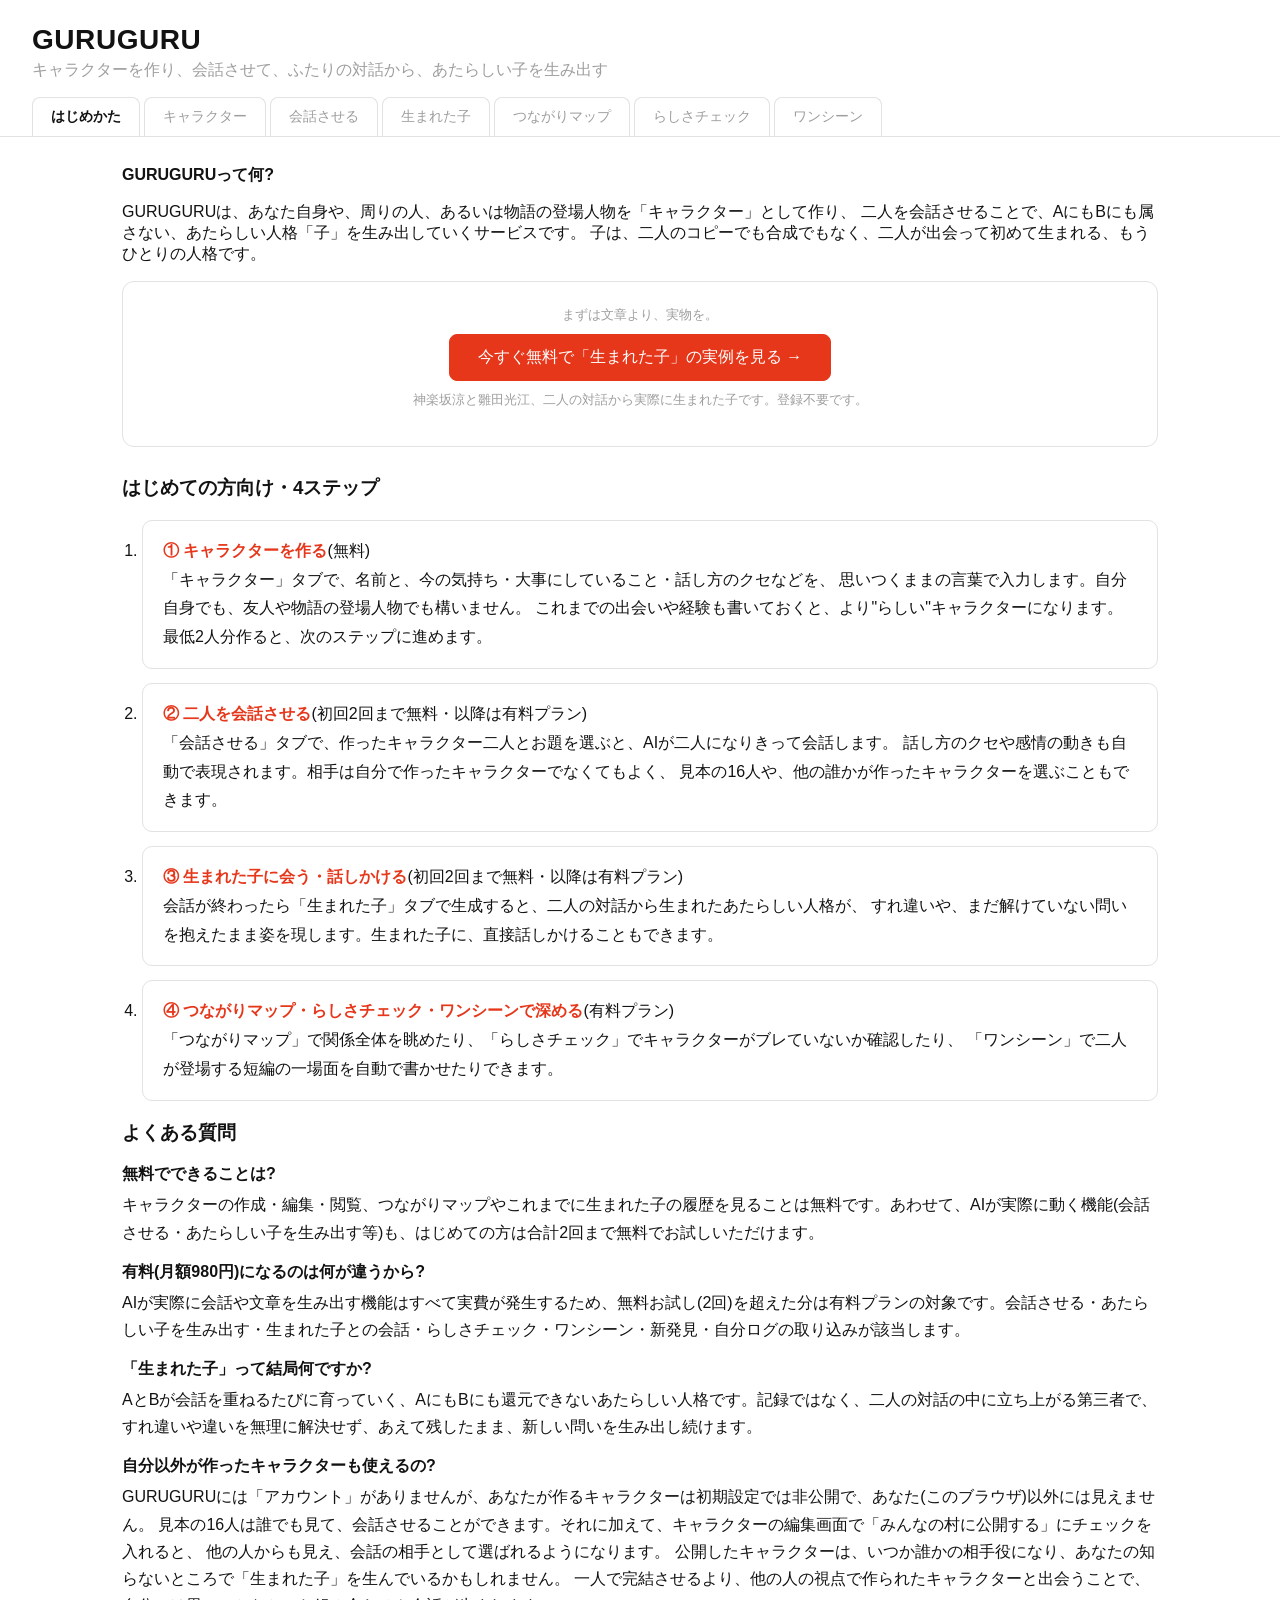
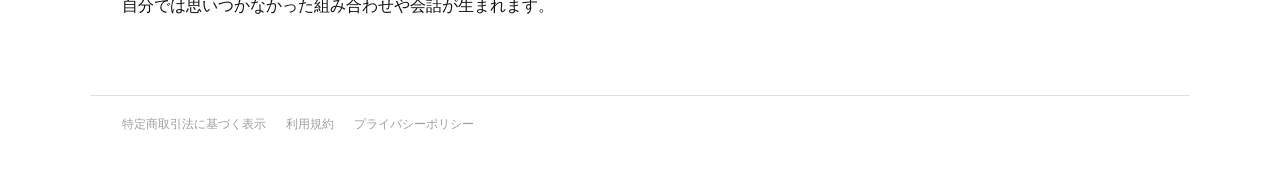
==== commit de160628: "キャラクターの公開範囲(既定非公開)・対話初期選択・単体トップアップ購入を改善 - キャラクターは既定で非公開にし、編集画面で「みんなの村に公開する」を   チェックした場合のみ他ユーザーから見える/" ====
--- a/public/index.html
+++ b/public/index.html
@@ -104,9 +104,10 @@
       <dd>AとBが会話を重ねるたびに育っていく、AにもBにも還元できないあたらしい人格です。記録ではなく、二人の対話の中に立ち上がる第三者で、すれ違いや違いを無理に解決せず、あえて残したまま、新しい問いを生み出し続けます。</dd>
       <dt>自分以外が作ったキャラクターも使えるの?</dt>
       <dd>
-        GURUGURUには「アカウント」がなく、いま登録されているキャラクターは、誰でも見て、会話させることができます。
-        見本の16人はもちろん、他の誰かが育てたキャラクターに、あなたのキャラクターをぶつけてみることもできます。
-        逆に、あなたが作ったキャラクターも、いつか誰かの相手役になり、あなたの知らないところで「生まれた子」を生んでいるかもしれません。
+        GURUGURUには「アカウント」がありませんが、あなたが作るキャラクターは初期設定では非公開で、あなた(このブラウザ)以外には見えません。
+        見本の16人は誰でも見て、会話させることができます。それに加えて、キャラクターの編集画面で「みんなの村に公開する」にチェックを入れると、
+        他の人からも見え、会話の相手として選ばれるようになります。
+        公開したキャラクターは、いつか誰かの相手役になり、あなたの知らないところで「生まれた子」を生んでいるかもしれません。
         一人で完結させるより、他の人の視点で作られたキャラクターと出会うことで、自分では思いつかなかった組み合わせや会話が生まれます。
       </dd>
     </dl>
@@ -159,6 +160,14 @@
             <button type="button" id="add-memory-btn">+ 出会い・経験を追加</button>
           </div>
 
+          <label class="checkbox-label">
+            <input type="checkbox" id="p-is-public" />
+            このキャラクターを「みんなの村」に公開する(他の人からも見えるようになります)
+          </label>
+          <p class="hint">
+            公開しない場合、このキャラクターはあなた(このブラウザ)以外には見えません。初期状態は非公開です。
+          </p>
+
           <div class="form-actions">
             <button type="submit">保存</button>
             <button type="button" id="delete-personality-btn" class="danger">削除</button>
--- a/public/css/style.css
+++ b/public/css/style.css
@@ -205,6 +205,9 @@
 
 .hint { color: var(--muted); font-size: 13px; margin-top: -8px; }
 
+.checkbox-label { display: flex; align-items: flex-start; gap: 8px; font-size: 14px; }
+.checkbox-label input[type="checkbox"] { margin-top: 3px; flex-shrink: 0; }
+
 .bubble .emotion-tag {
   display: inline-block;
   margin-left: 8px;
